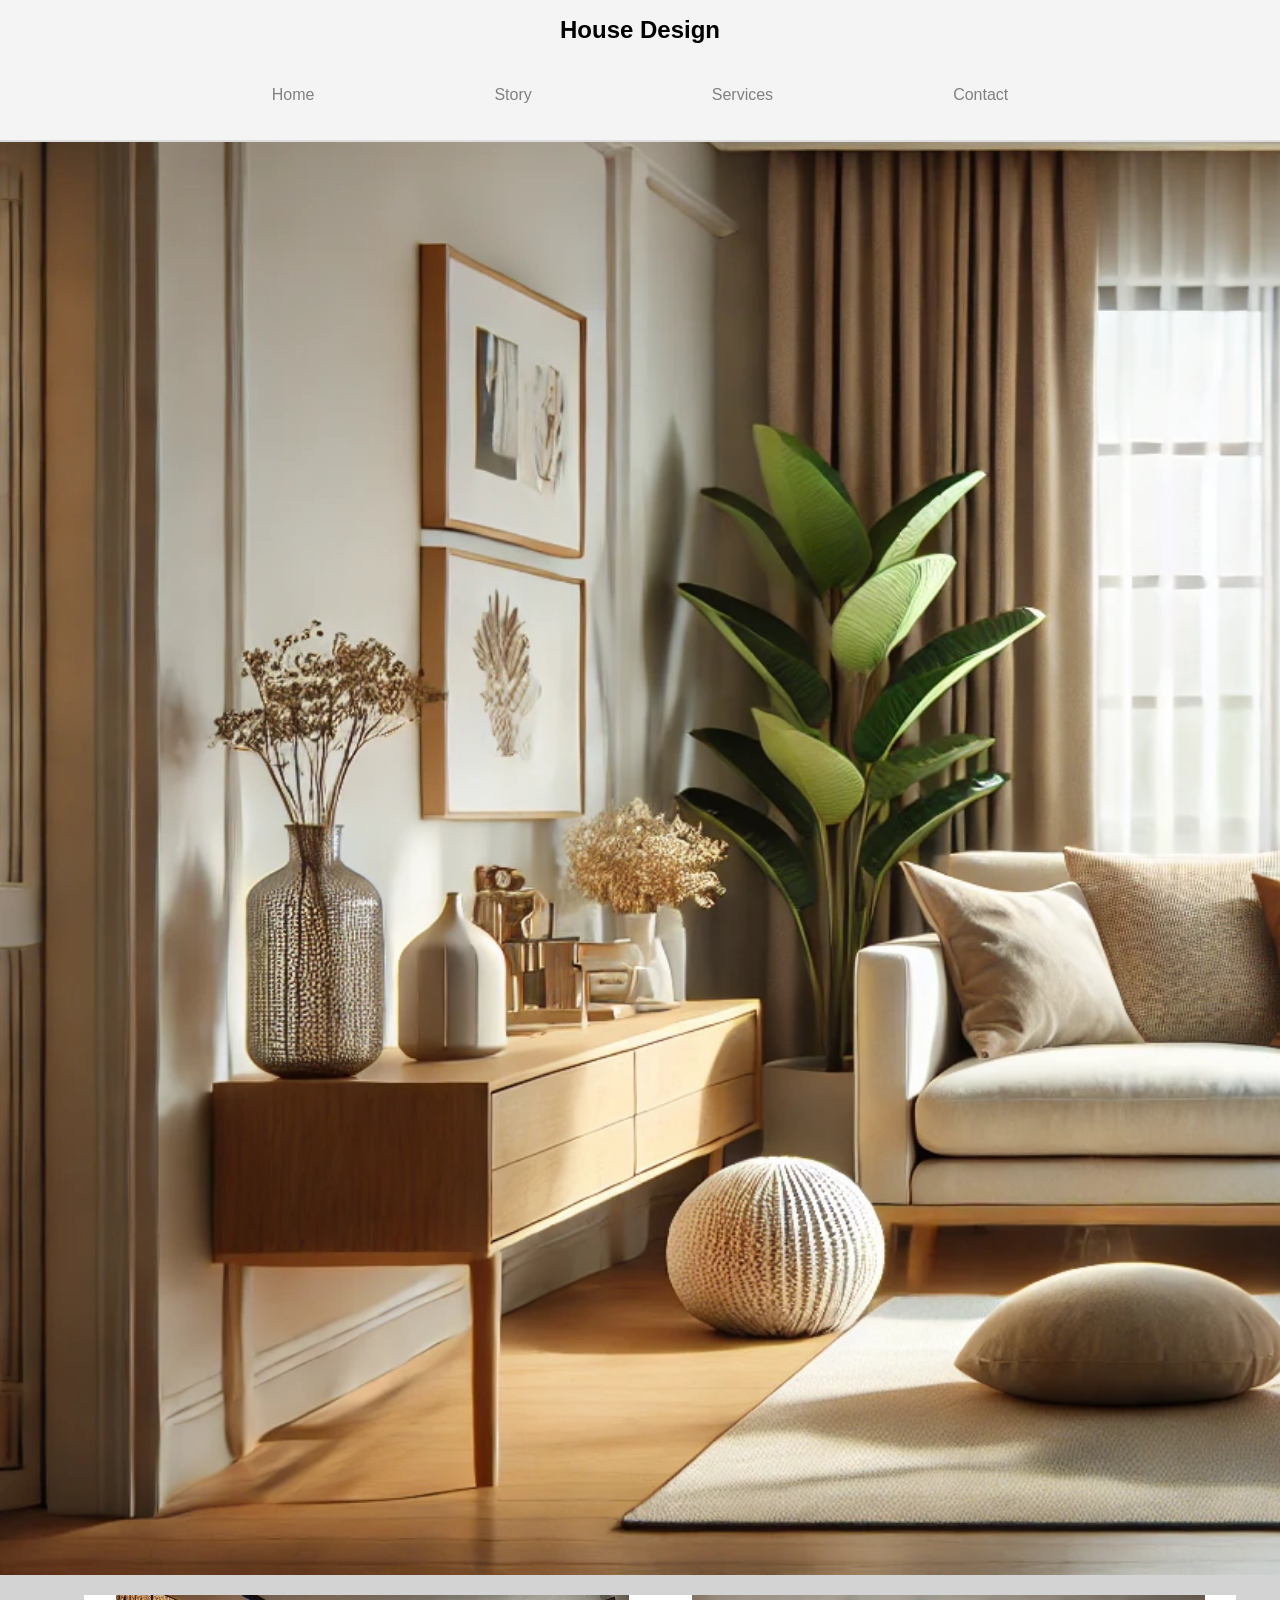
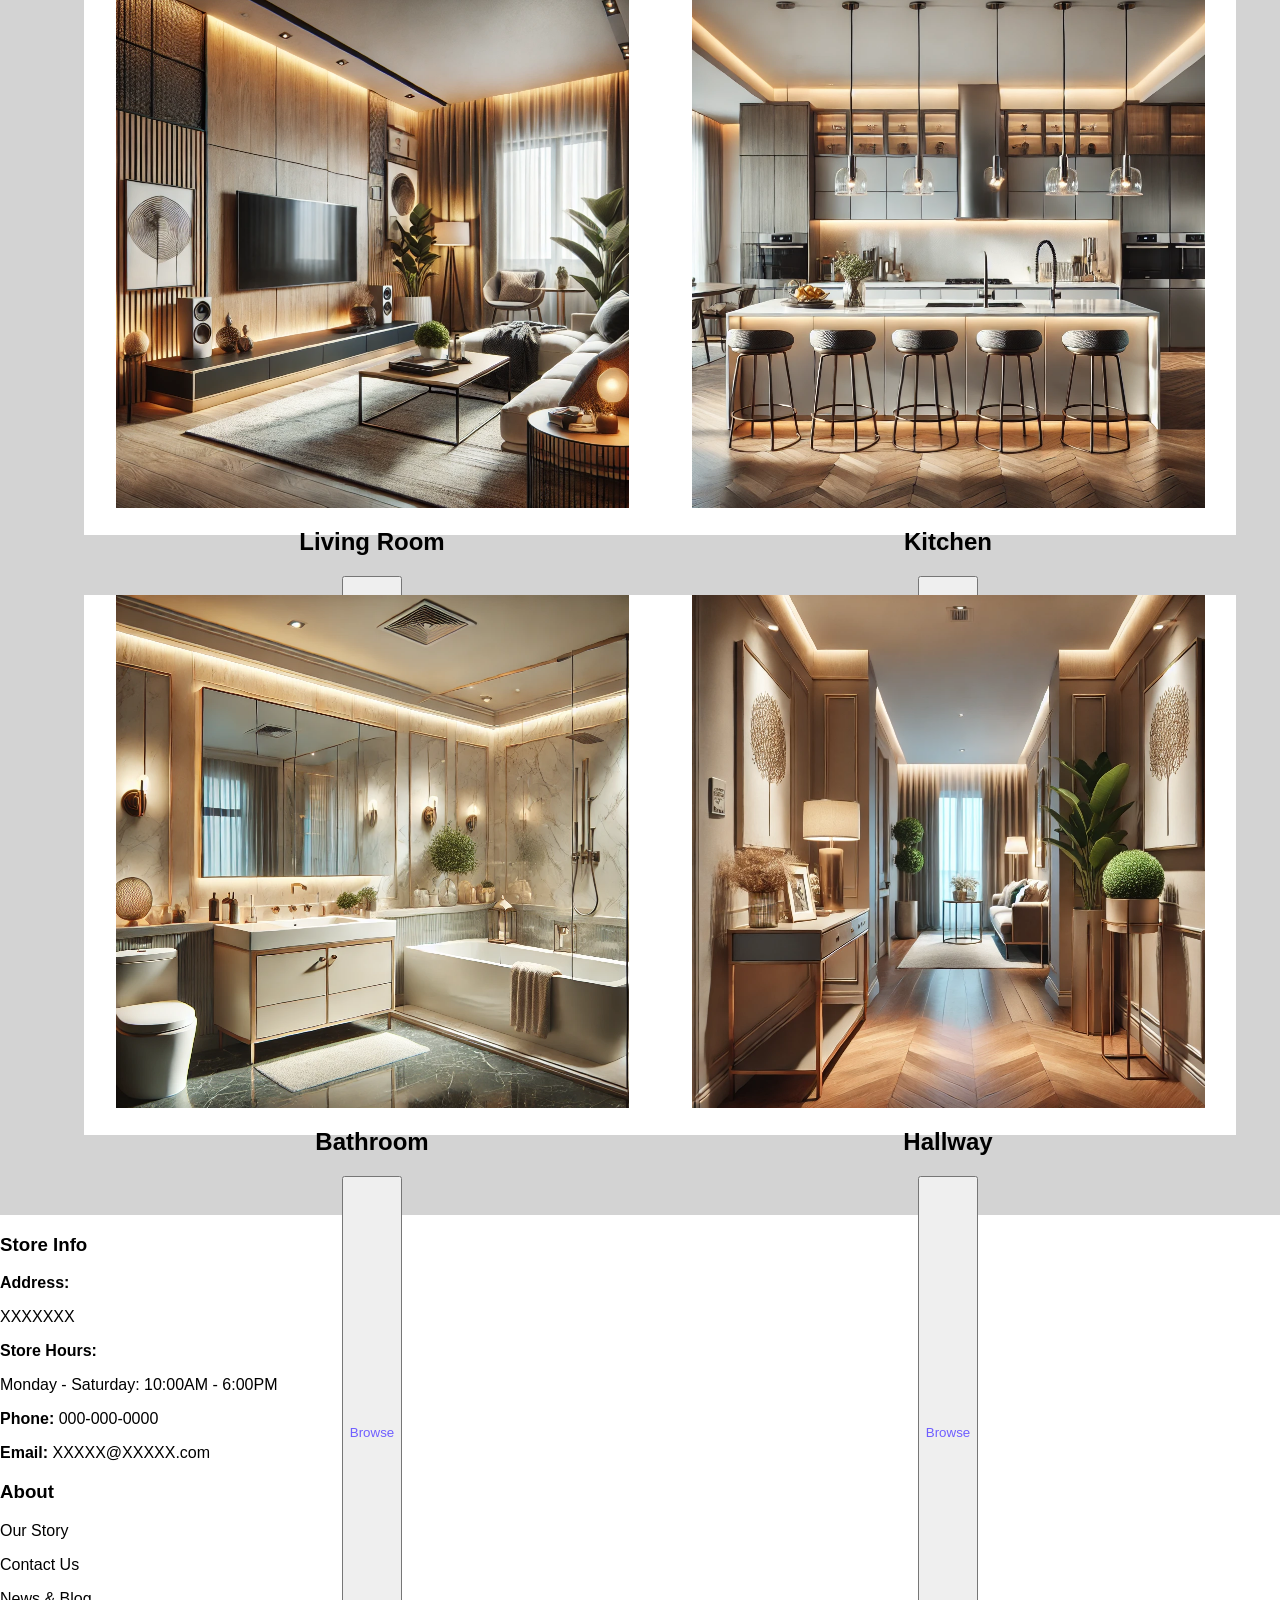
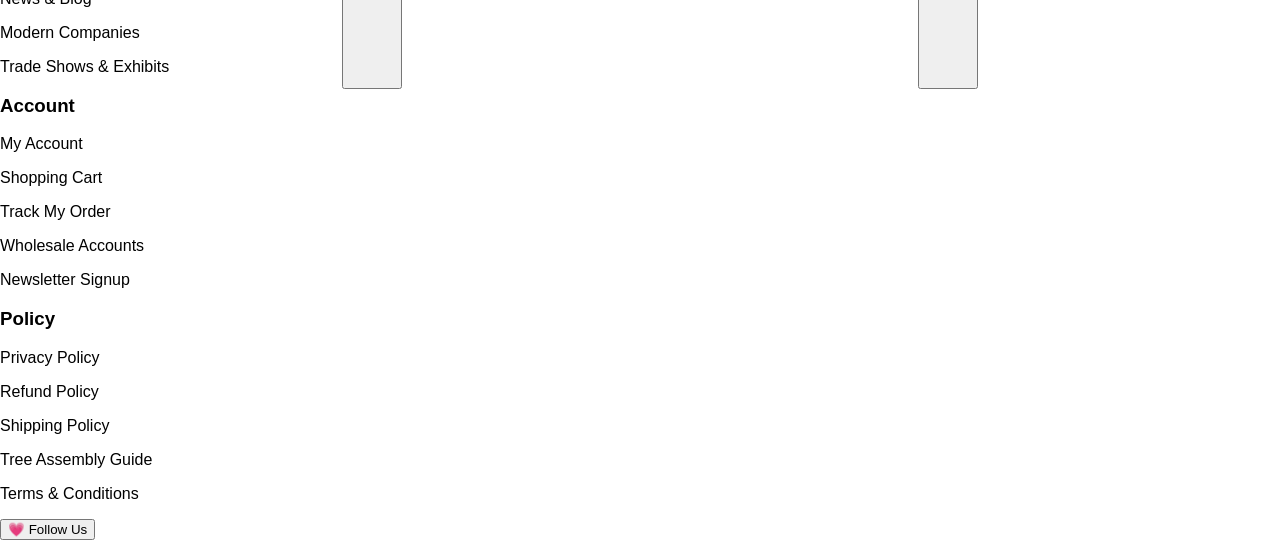
==== Homework1 - Student Files/my-project/index.html @ 6bdb6093 "hw 1" ====
<!-- TO-DO -->
<html>
	<head>
		<!--I saw this (viewport) while looking around on w3 school-->
		<!--I thought it was good to keep in mind so I placed it here-->
		  <meta name="viewport" content="width=device-width, initial-scale=1.0">
		<link rel="stylesheet" href="styles.css">
	</head>

	<div id="navbar">
		<div class="tophalf">
			<h1>House Design</h1>
		</div>
		<div class="bottomhalf">
			<div class="container">
				<p onmouseover="" style="cursor: pointer;">Home</p>
			</div>

			<div class="container">
				<p onmouseover="" style="cursor: pointer;">Story</p>
			</div>
			<div class="container">
				<p onmouseover="" style="cursor: pointer;">Services</p>
			</div>
			<div class="container">
				<p onmouseover="" style="cursor: pointer;">Contact</p>
			</div>
		</div>
	</div>
	<div id="background">
		<img src="image/background.jpg">
	</div>
	<div class="forground">
			<div class="window">
				<img src="image/image_1.jpg">
				<h2>Living Room</h2>
				<button onmouseover="" style="cursor: pointer;">Browse</button>

			</div>

			<div class="window">
				<img src="image/image_2.jpg">
				<h2>Kitchen</h2>
				<button onmouseover="" style="cursor: pointer;">Browse</button>

			</div>
			<div class="window">
				<img src="image/image_3.jpg">
				<h2>Bathroom</h2>
				<button onmouseover="" style="cursor: pointer;">Browse</button>

			</div>

			<div class="window">
				<img src="image/image_4.jpg">
				<h2>Hallway</h2>
				<button onmouseover="" style="cursor: pointer;">Browse</button>

			</div>
	</div>
	<div id="footer">
			<div id="idkwhattonamethis">
				<div id="info">
					<h3><strong>Store Info</strong></h3>
					<p><strong>Address:</strong></p>
					<p>XXXXXXX</p>
					<p><strong>Store Hours:</strong></p>
					<p>Monday - Saturday: 10:00AM - 6:00PM</p>
					<p><strong>Phone:</strong> 000-000-0000</p>
					<p><strong>Email:</strong> XXXXX@XXXXX.com</p>
				</div>
				<div id="about">
					<h3>About</h3>
					<p>Our Story</p>
					<p>Contact Us</p>
					<p>News & Blog</p>
					<p>Modern Companies</p>
					<p>Trade Shows & Exhibits</p>
				</div>
				<div id="account">
					<h3>Account</h3>
					<p>My Account</p>
					<p>Shopping Cart</p>
					<p>Track My Order</p>
					<p>Wholesale Accounts</p>
					<p>Newsletter Signup</p>
				</div>
				<div id="policy">
					<h3>Policy</h3>
					<p>Privacy Policy</p>
					<p>Refund Policy</p>
					<p>Shipping Policy</p>
					<p>Tree Assembly Guide</p>
					<p>Terms & Conditions</p>
				</div>

			</div>
			<button onmouseover="" style="cursor: pointer;">&#128151; Follow Us</button>

		</div>
</html>
---- Homework1 - Student Files/my-project/styles.css ----
/* General Guidelines:
   - Use the provided purple color (#6f5eff) where applicable.
   - The default font family for HW1 should be Arial, sans-serif.
*/

/* Typography: */
/* 
"House Design" title 
    font-size: 1.5rem;
    font-weight: bold;
"House Styling" title 
    font-size: 20px;
Footer section headings: 'Store Info', 'About', 'Account', 'Policy'
    font-size: 14px;
Footer content 
    font-size: 14px;
For all other text, if not specified above, any approximate font size is acceptable. 
*/

/* TO-DO */

* {
  font-family: 'Helvetica Neue', Arial, sans-serif !important;
}

body {
	/* note to self: body applies margin automatically */
	margin: 0px;
}

/* -- Top Bar -- */

#navbar {
	z-index: 99;
	width: 100%;
	height: 140px;
	background-color: #F4F4F4;
	position: fixed;
	border-bottom-style: solid;
	border-width: 2px;
	border-color: #DCDCDC;
}

#navbar .tophalf h1 {
	font-size: 1.5rem;
	font-weight: bold;
	text-align: center;
}

#navbar .bottomhalf {
	display: flex;
	padding-bottom: 20px;
	justify-content: center;
	font-size: 16px;
	text-align: center;
}

#navbar .bottomhalf .container {
	color: grey;
	padding: 10 90px;
}

/* -- Background -- */
#background img {
	display: block;
	margin: 0 auto;
	height: 175%;
	width: auto;
}

/* -- Forground -- */

.forground {
	display: flex;
	justify-content: center;
	padding: 20px;
	background: lightgrey;
	height: 1200px;
	width: 100%;
	flex-wrap: wrap;
}

.forground .window {
	text-align: center;
	background-color: white;
	border-color: #CDCDCD;
	border-width: 2px;
	width: 45%;
	height: 45%;
}

.forground .window img{
	height: 95%;
	width: auto;
}


.forground .window button{
	justify-content: center;
	height: 95%;
	width: auto;
	color: #6f5eff;
}
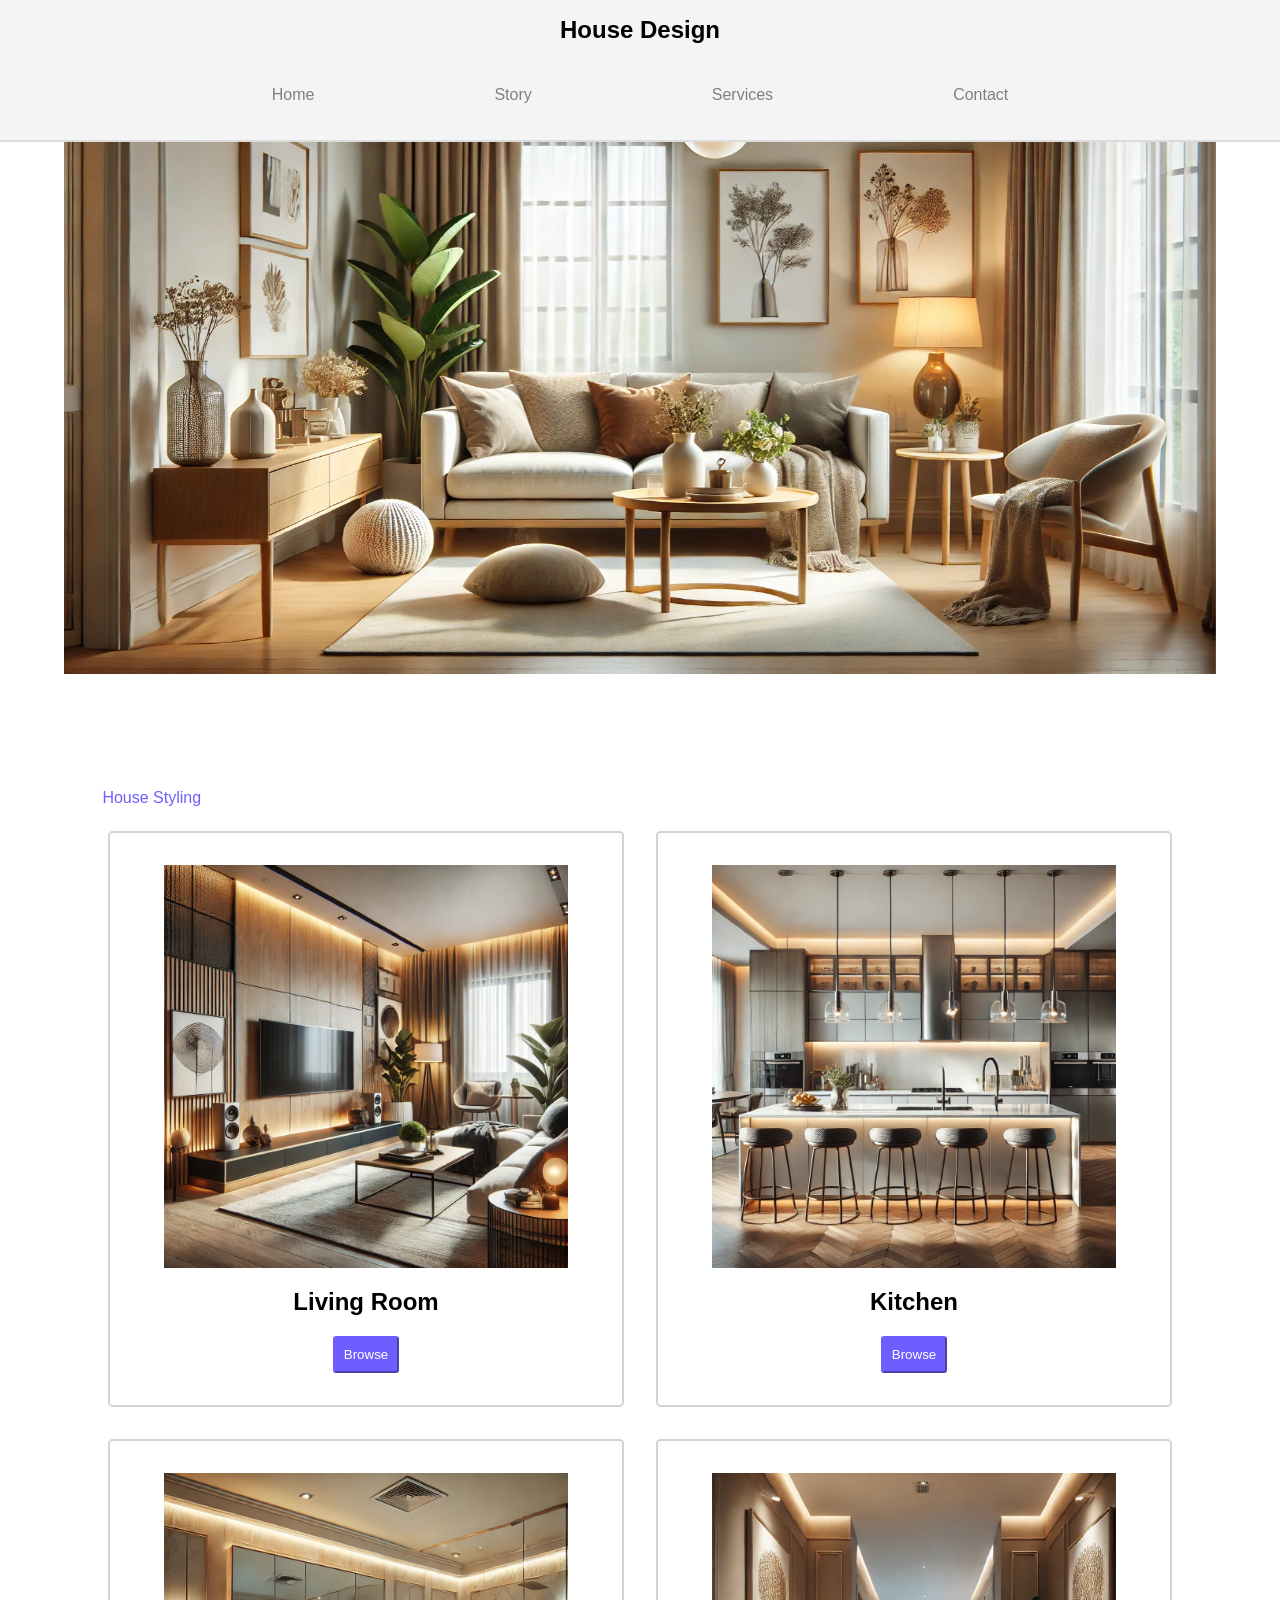
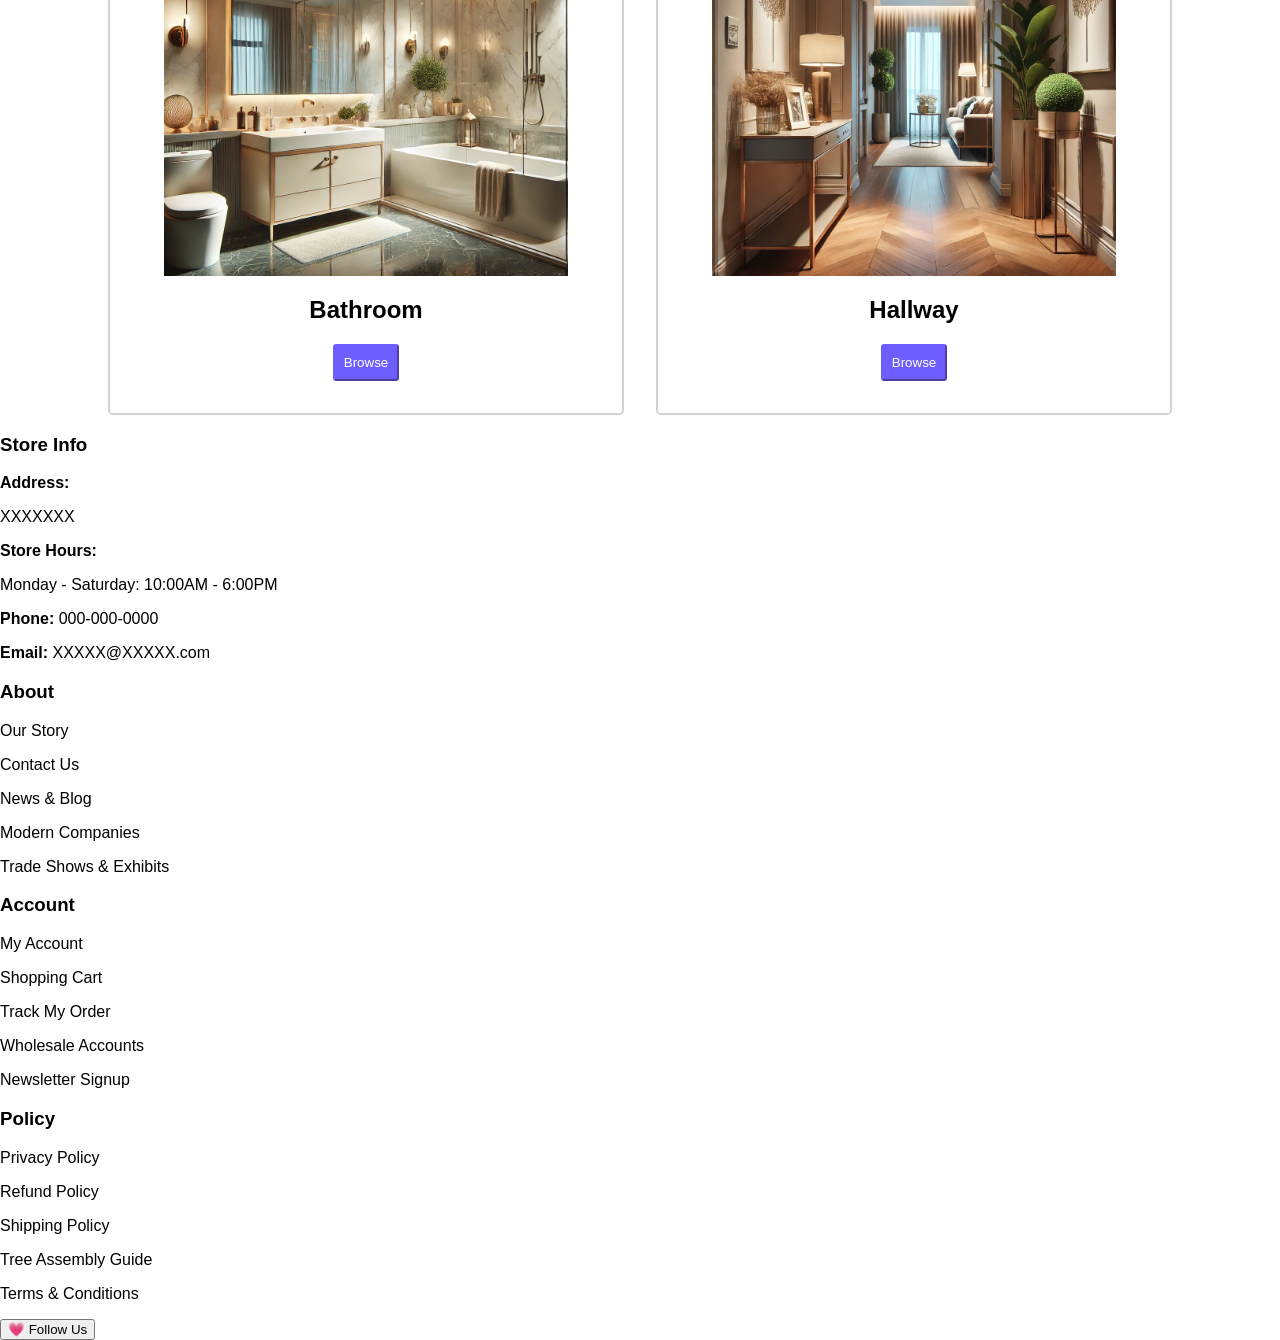
==== commit 6873e10c: "Work on house styling section" ====
--- a/Homework1 - Student Files/my-project/index.html
+++ b/Homework1 - Student Files/my-project/index.html
@@ -30,6 +30,8 @@
 	<div id="background">
 		<img src="image/background.jpg">
 	</div>
+
+	<div id="housestyles">House Styling</div>
 	<div class="forground">
 			<div class="window">
 				<img src="image/image_1.jpg">
--- a/Homework1 - Student Files/my-project/styles.css
+++ b/Homework1 - Student Files/my-project/styles.css
@@ -31,7 +31,7 @@
 /* -- Top Bar -- */
 
 #navbar {
-	z-index: 99;
+	z-index: 99999;
 	width: 100%;
 	height: 140px;
 	background-color: #F4F4F4;
@@ -56,48 +56,88 @@
 }
 
 #navbar .bottomhalf .container {
-	color: grey;
-	padding: 10 90px;
+	color: grey; 
+	/* cool trick I picked up from https://www.youtube.com/watch?v=2IV08sP9m3U */
+	padding: min(10px, 20%) min(90px, 8%);
 }
 
 /* -- Background -- */
-#background img {
+#background {
+	z-index: 0;
 	display: block;
 	margin: 0 auto;
-	height: 175%;
-	width: auto;
+	width: 90%;
+	height:  85%;
+	position: sticky;
+	top: 1rem;
 }
+
+#background img {
+	z-index: inherit;
+	display: block;
+	width: 100%; 
+	height: auto;
+}
+
+#housestyles{
+	width: 90%;
+	padding: 1.5rem min(10rem, 8%);
+	position: relative;
+	z-index: 100;
+	background-color: white;
+	color:#6f5eff;
+}
+
 
 /* -- Forground -- */
 
 .forground {
+	background-color: white;
+	z-index: 90;
+	position: relative;
 	display: flex;
 	justify-content: center;
-	padding: 20px;
-	background: lightgrey;
-	height: 1200px;
 	width: 100%;
 	flex-wrap: wrap;
+	gap: 2rem;
 }
 
 .forground .window {
+	padding: 2rem;
 	text-align: center;
 	background-color: white;
-	border-color: #CDCDCD;
+	border-color: lightgrey;
 	border-width: 2px;
-	width: 45%;
-	height: 45%;
+	border-style: solid;
+	border-radius: 0.3rem;
+	width: min(40rem, 35%);
+	/* height: min(50rem, 45%); */
 }
 
 .forground .window img{
-	height: 95%;
-	width: auto;
+	height: auto;
+	max-width: 90%;
 }
 
 
 .forground .window button{
 	justify-content: center;
-	height: 95%;
-	width: auto;
-	color: #6f5eff;
+	background-color: #6f5eff;
+	color: white;
+	border-color: #6f5eff;
+	border-radius: 0.2rem;
+	padding: min(2rem, 2%);
 }
+
+.forground .window button:hover{
+	background-color: rgb(34, 34, 34);
+	border-color: rgb(34, 34, 34);
+}
+
+/* -- Footer -- */
+
+#footer {
+	position: relative;
+	z-index: 80;
+	background-color: white;
+}
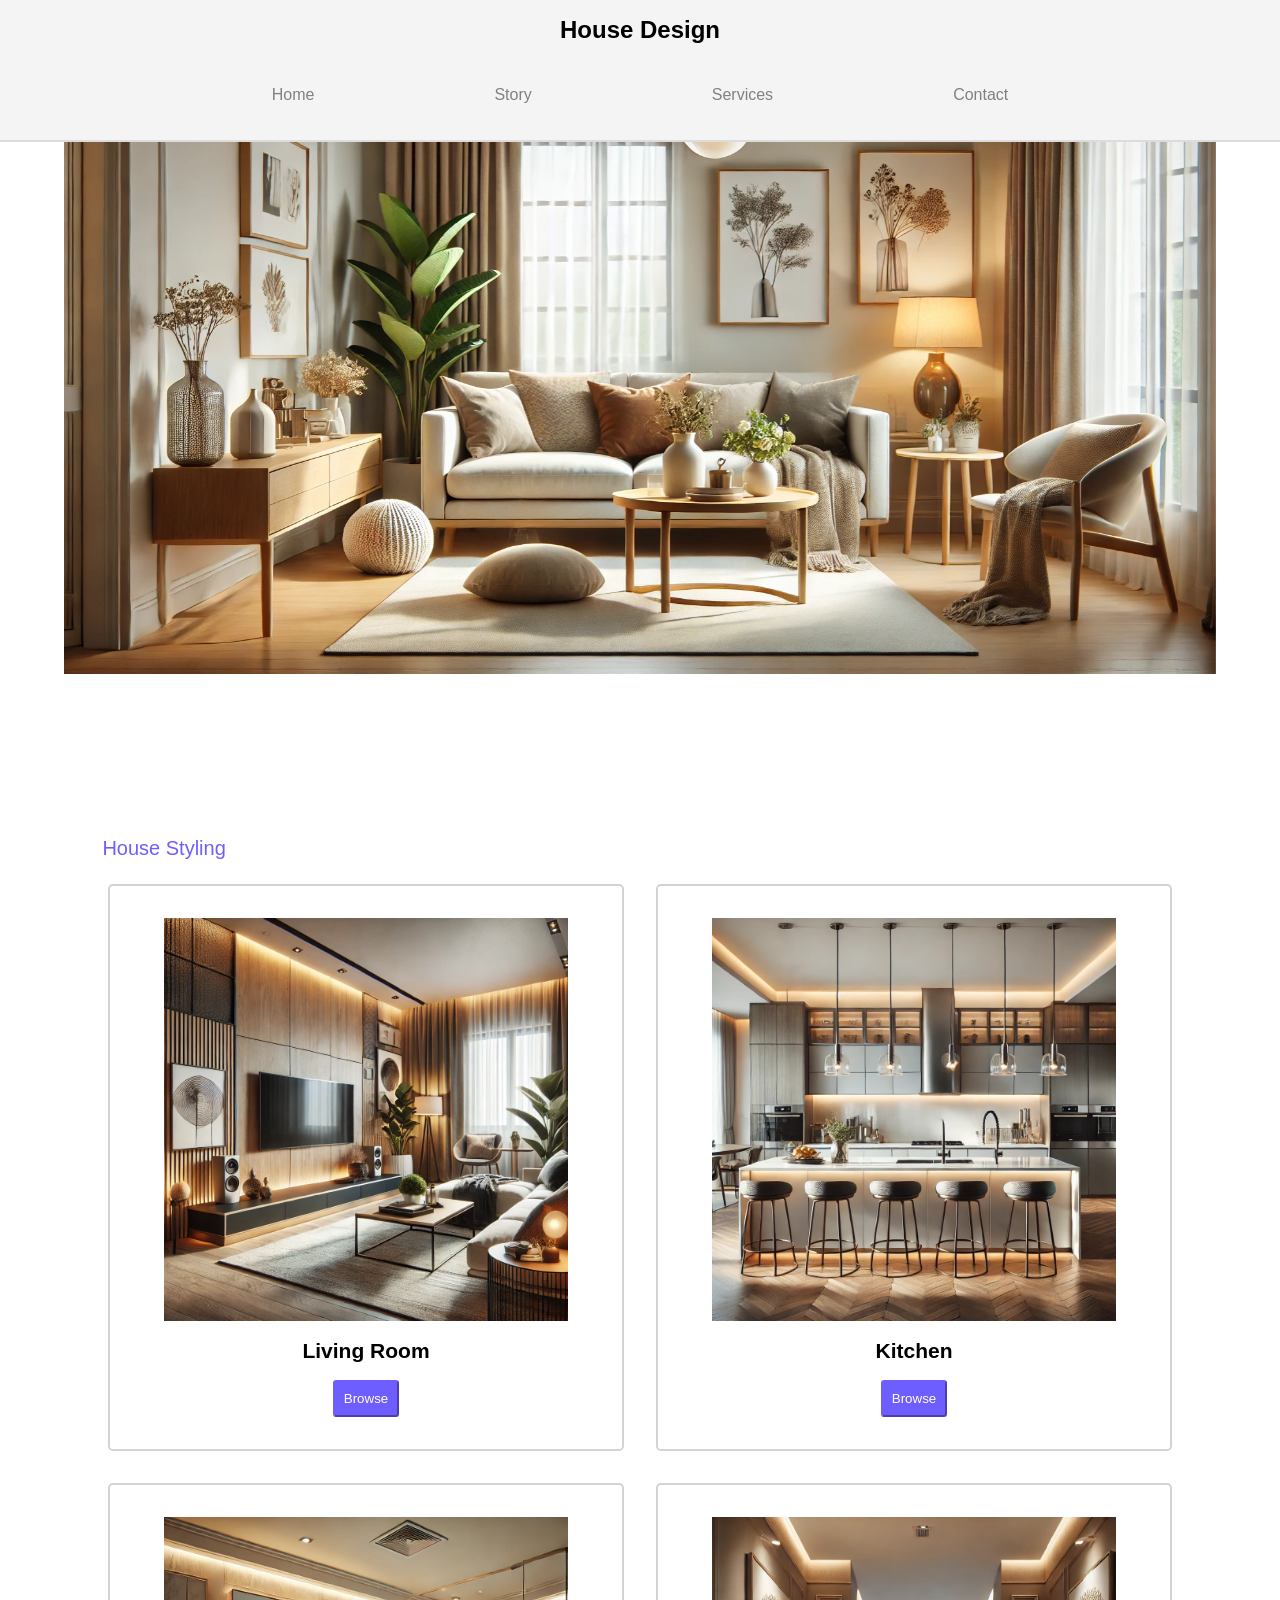
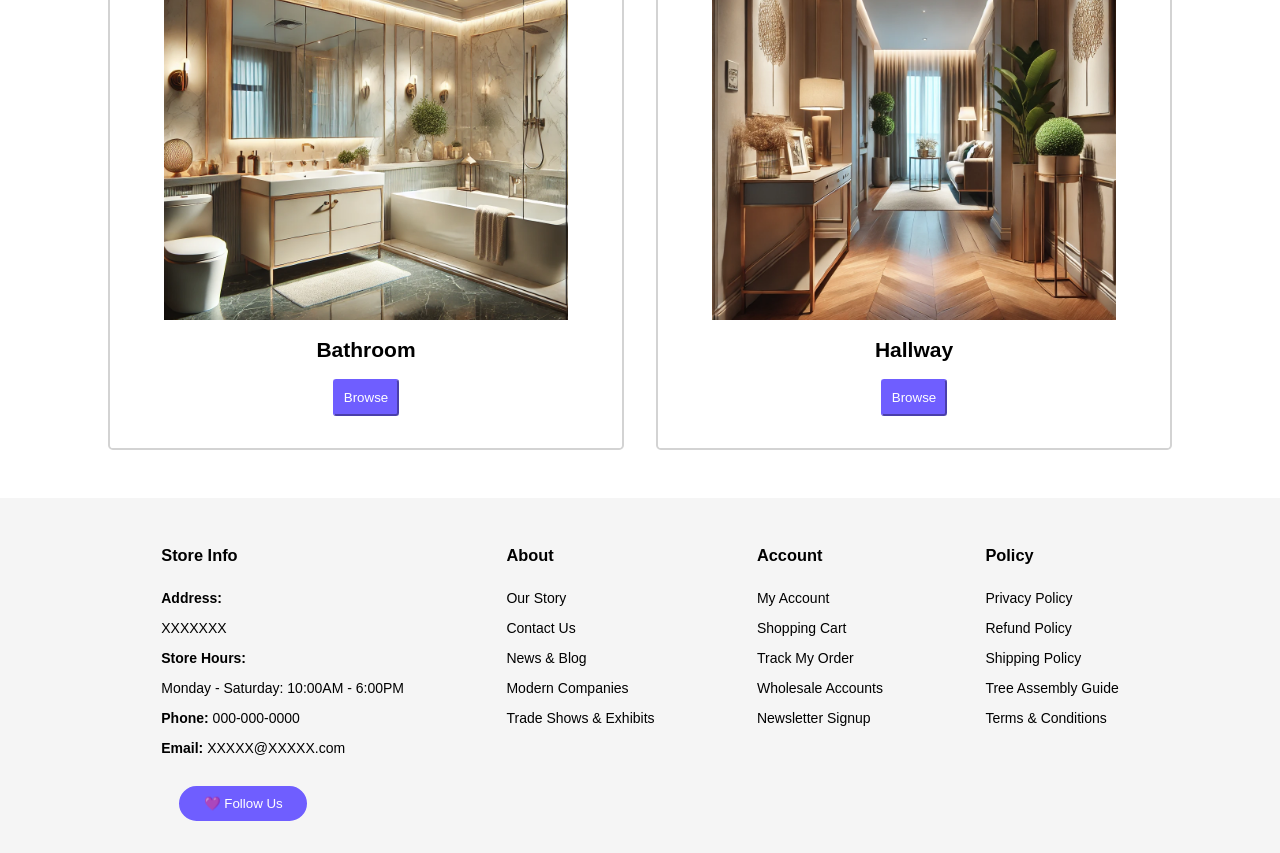
==== commit 3d7d1a88: "finish hw 1" ====
--- a/Homework1 - Student Files/my-project/index.html
+++ b/Homework1 - Student Files/my-project/index.html
@@ -31,7 +31,8 @@
 		<img src="image/background.jpg">
 	</div>
 
-	<div id="housestyles">House Styling</div>
+	<div class="housestyles"></div>
+	<div class="housestyles">House Styling</div>
 	<div class="forground">
 			<div class="window">
 				<img src="image/image_1.jpg">
@@ -97,7 +98,7 @@
 				</div>
 
 			</div>
-			<button onmouseover="" style="cursor: pointer;">&#128151; Follow Us</button>
+			<button onmouseover="" style="cursor: pointer;"> &#128156; Follow Us </button>
 
 		</div>
 </html>
--- a/Homework1 - Student Files/my-project/styles.css
+++ b/Homework1 - Student Files/my-project/styles.css
@@ -24,6 +24,7 @@
 }
 
 body {
+	font-size: 14px;
 	/* note to self: body applies margin automatically */
 	margin: 0px;
 }
@@ -63,7 +64,7 @@
 
 /* -- Background -- */
 #background {
-	z-index: 0;
+	z-index: -1;
 	display: block;
 	margin: 0 auto;
 	width: 90%;
@@ -79,8 +80,9 @@
 	height: auto;
 }
 
-#housestyles{
+.housestyles{
 	width: 90%;
+	font-size: 20px;
 	padding: 1.5rem min(10rem, 8%);
 	position: relative;
 	z-index: 100;
@@ -99,6 +101,7 @@
 	justify-content: center;
 	width: 100%;
 	flex-wrap: wrap;
+	padding-bottom: 3rem;
 	gap: 2rem;
 }
 
@@ -130,14 +133,74 @@
 }
 
 .forground .window button:hover{
-	background-color: rgb(34, 34, 34);
-	border-color: rgb(34, 34, 34);
+	background-color: darkgrey;
+	border-color: darkgrey;
 }
 
 /* -- Footer -- */
 
 #footer {
-	position: relative;
-	z-index: 80;
-	background-color: white;
-}
+	padding-top: 2rem;
+	padding-bottom: 2rem;
+	position: relative;
+	z-index: 95;
+	background-color: whitesmoke;
+}
+
+#footer #idkwhattonamethis {
+	padding-bottom: 1rem;
+	justify-content: center;
+	display: flex;
+	gap: min(8rem, 8%);
+}
+
+#footer #idkwhattonamethis #info h3 {
+	padding-bottom: 0.5rem;
+}
+
+
+#footer #idkwhattonamethis #about h3 {
+	padding-bottom: 0.5rem;
+}
+
+#footer #idkwhattonamethis #account h3 {
+	padding-bottom: 0.5rem;
+}
+
+#footer #idkwhattonamethis #policy h3 {
+	padding-bottom: 0.5rem;
+}
+
+
+
+
+#footer #idkwhattonamethis #about p:hover {
+	text-decoration: underline;
+	cursor: pointer;
+}
+
+#footer #idkwhattonamethis #account p:hover {
+	text-decoration: underline;
+	cursor: pointer;
+}
+
+#footer #idkwhattonamethis #policy p:hover {
+	text-decoration: underline;
+	cursor: pointer;
+}
+
+#footer button {
+	width: min(14rem, 10%);
+	position: relative;
+	left: min(14rem, 14%);
+	color: white;
+	border-style: solid;
+	border-color: #6f5eff;
+	border-radius: 1.5rem;
+	background-color: #6f5eff;
+	padding: min(0.5rem, 8%);
+}
+
+#footer button:hover {
+	cursor: pointer;
+}
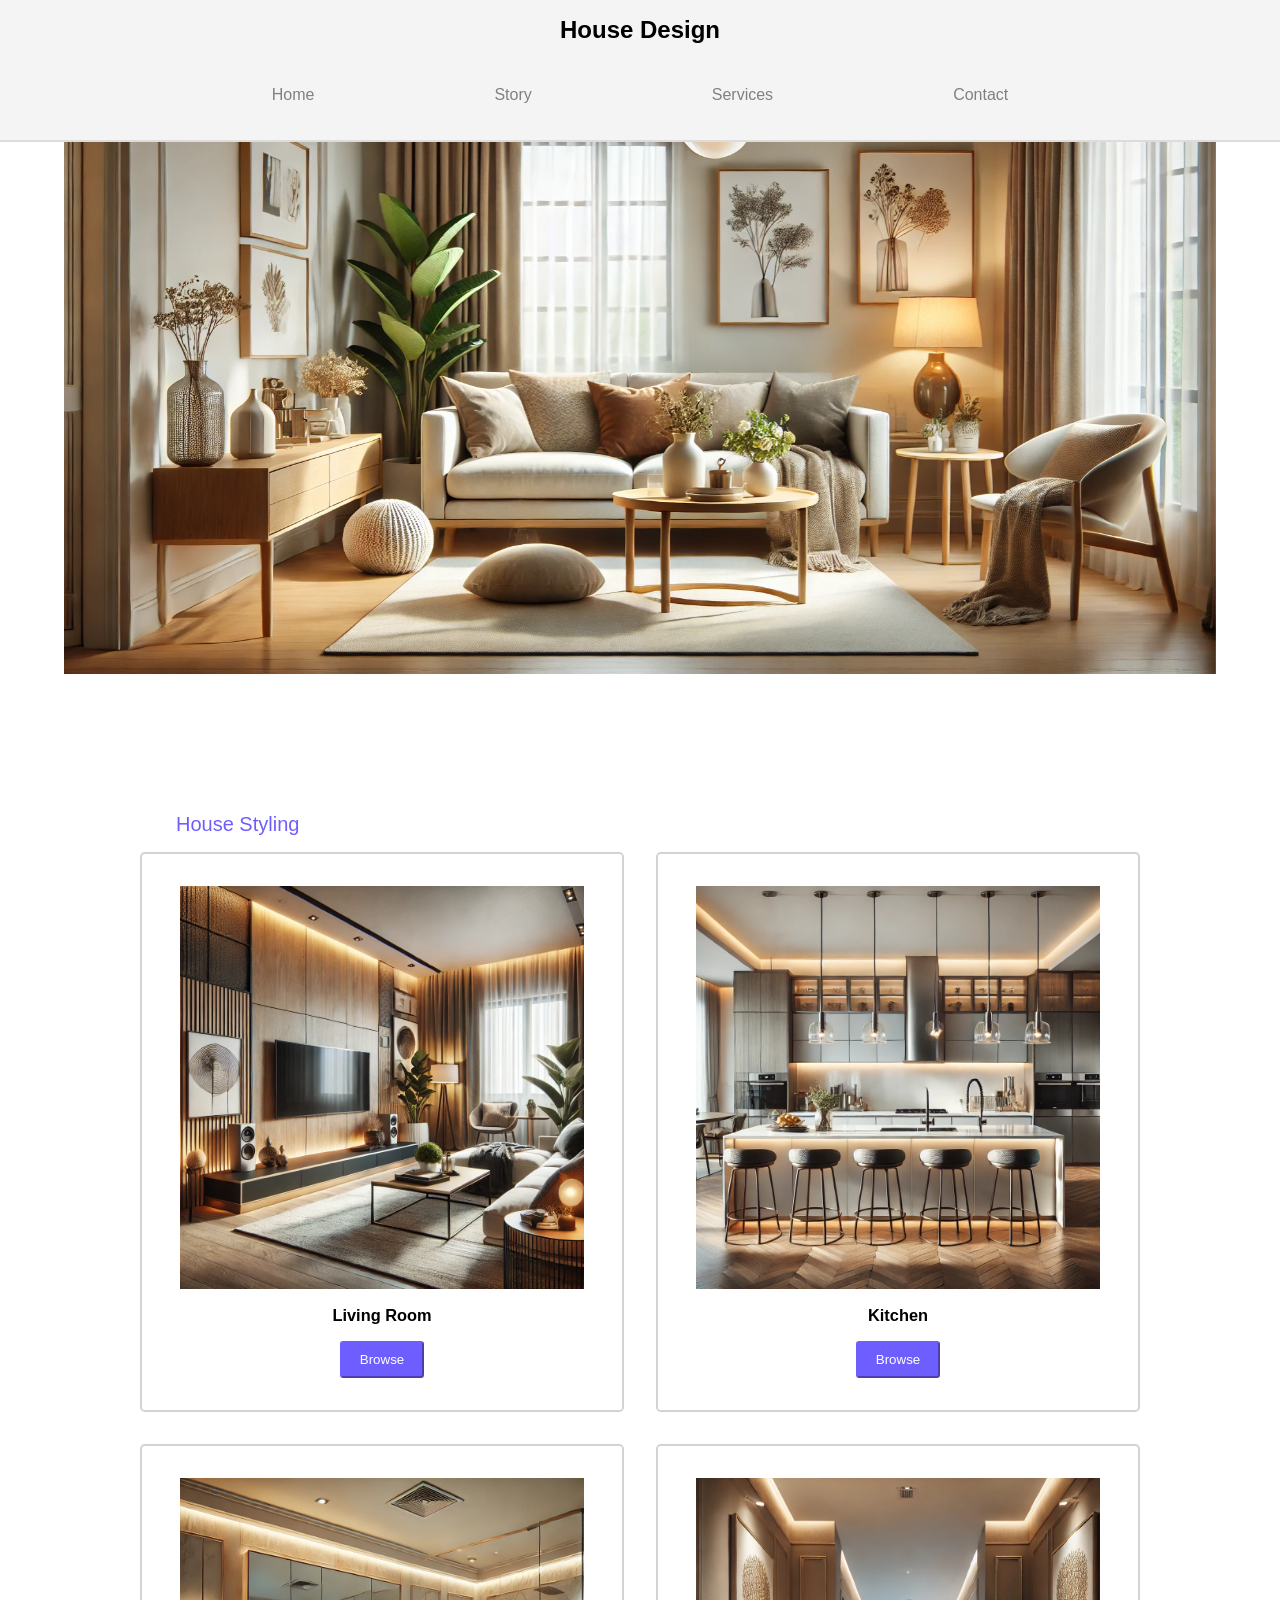
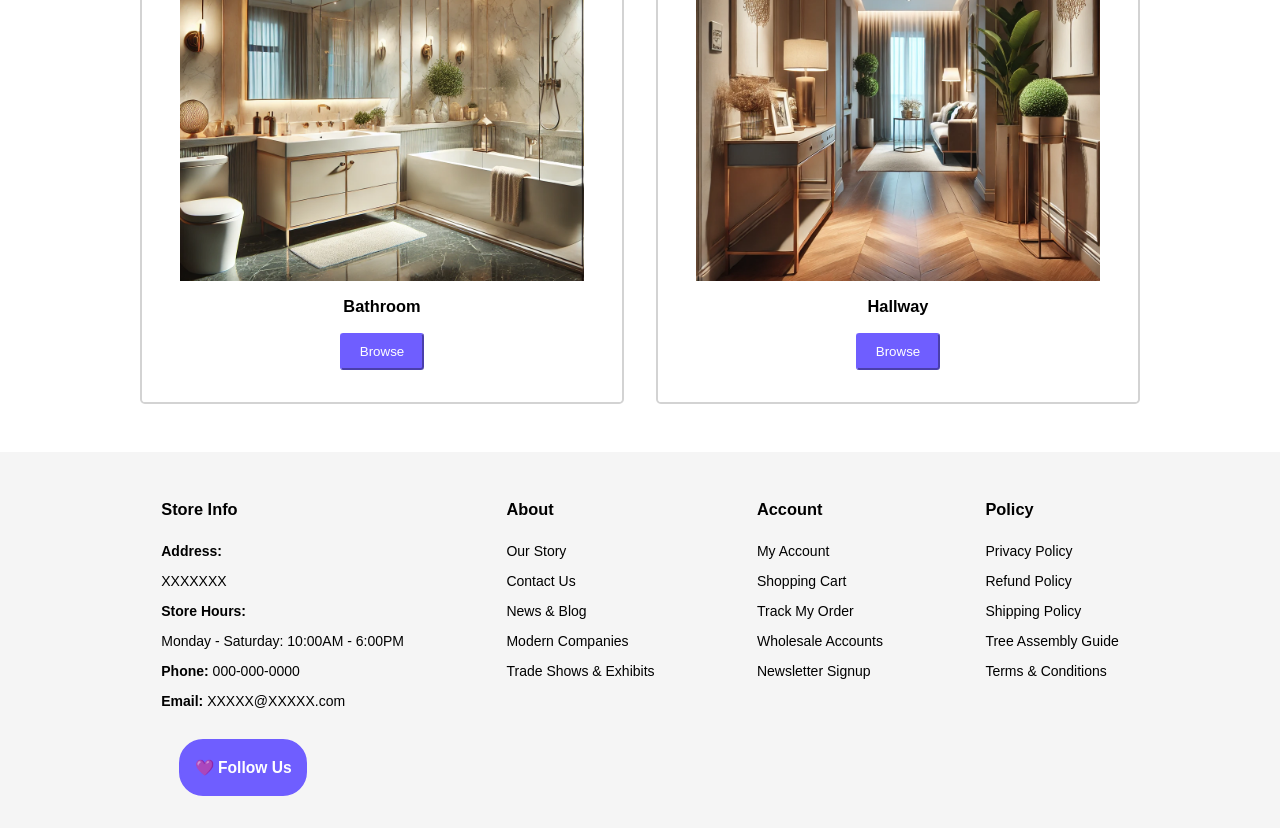
==== commit 8be6c984: "hw1" ====
--- a/Homework1 - Student Files/my-project/index.html
+++ b/Homework1 - Student Files/my-project/index.html
@@ -36,27 +36,27 @@
 	<div class="forground">
 			<div class="window">
 				<img src="image/image_1.jpg">
-				<h2>Living Room</h2>
+				<h3>Living Room</h3>
 				<button onmouseover="" style="cursor: pointer;">Browse</button>
 
 			</div>
 
 			<div class="window">
 				<img src="image/image_2.jpg">
-				<h2>Kitchen</h2>
+				<h3>Kitchen</h3>
 				<button onmouseover="" style="cursor: pointer;">Browse</button>
 
 			</div>
 			<div class="window">
 				<img src="image/image_3.jpg">
-				<h2>Bathroom</h2>
+				<h3>Bathroom</h3>
 				<button onmouseover="" style="cursor: pointer;">Browse</button>
 
 			</div>
 
 			<div class="window">
 				<img src="image/image_4.jpg">
-				<h2>Hallway</h2>
+				<h3>Hallway</h3>
 				<button onmouseover="" style="cursor: pointer;">Browse</button>
 
 			</div>
@@ -98,8 +98,11 @@
 				</div>
 
 			</div>
-			<button onmouseover="" style="cursor: pointer;"> &#128156; Follow Us </button>
-
+			<button onmouseover="" style="cursor: pointer;"> 
+			<h3>
+				&#128156; Follow Us 
+			</h3>
+			</button>
 		</div>
 </html>
 
--- a/Homework1 - Student Files/my-project/styles.css
+++ b/Homework1 - Student Files/my-project/styles.css
@@ -43,6 +43,7 @@
 }
 
 #navbar .tophalf h1 {
+	color: black;
 	font-size: 1.5rem;
 	font-weight: bold;
 	text-align: center;
@@ -83,11 +84,12 @@
 .housestyles{
 	width: 90%;
 	font-size: 20px;
-	padding: 1.5rem min(10rem, 8%);
+	padding: 1rem min(11rem, 15%); 
 	position: relative;
 	z-index: 100;
 	background-color: white;
 	color:#6f5eff;
+	/*margin-left: min(4rem, 10%);*/
 }
 
 
@@ -106,7 +108,7 @@
 }
 
 .forground .window {
-	padding: 2rem;
+	padding: 2rem 1rem;
 	text-align: center;
 	background-color: white;
 	border-color: lightgrey;
@@ -129,12 +131,12 @@
 	color: white;
 	border-color: #6f5eff;
 	border-radius: 0.2rem;
-	padding: min(2rem, 2%);
+	padding: min(2rem, 2%) min(3rem, 4%);
 }
 
 .forground .window button:hover{
-	background-color: darkgrey;
-	border-color: darkgrey;
+	background-color: #585454;
+	border-color: #585454;
 }
 
 /* -- Footer -- */
@@ -190,7 +192,7 @@
 }
 
 #footer button {
-	width: min(14rem, 10%);
+	width: min(11rem, 10%);
 	position: relative;
 	left: min(14rem, 14%);
 	color: white;
@@ -198,7 +200,7 @@
 	border-color: #6f5eff;
 	border-radius: 1.5rem;
 	background-color: #6f5eff;
-	padding: min(0.5rem, 8%);
+	padding: min(0.1rem, 7%);
 }
 
 #footer button:hover {
